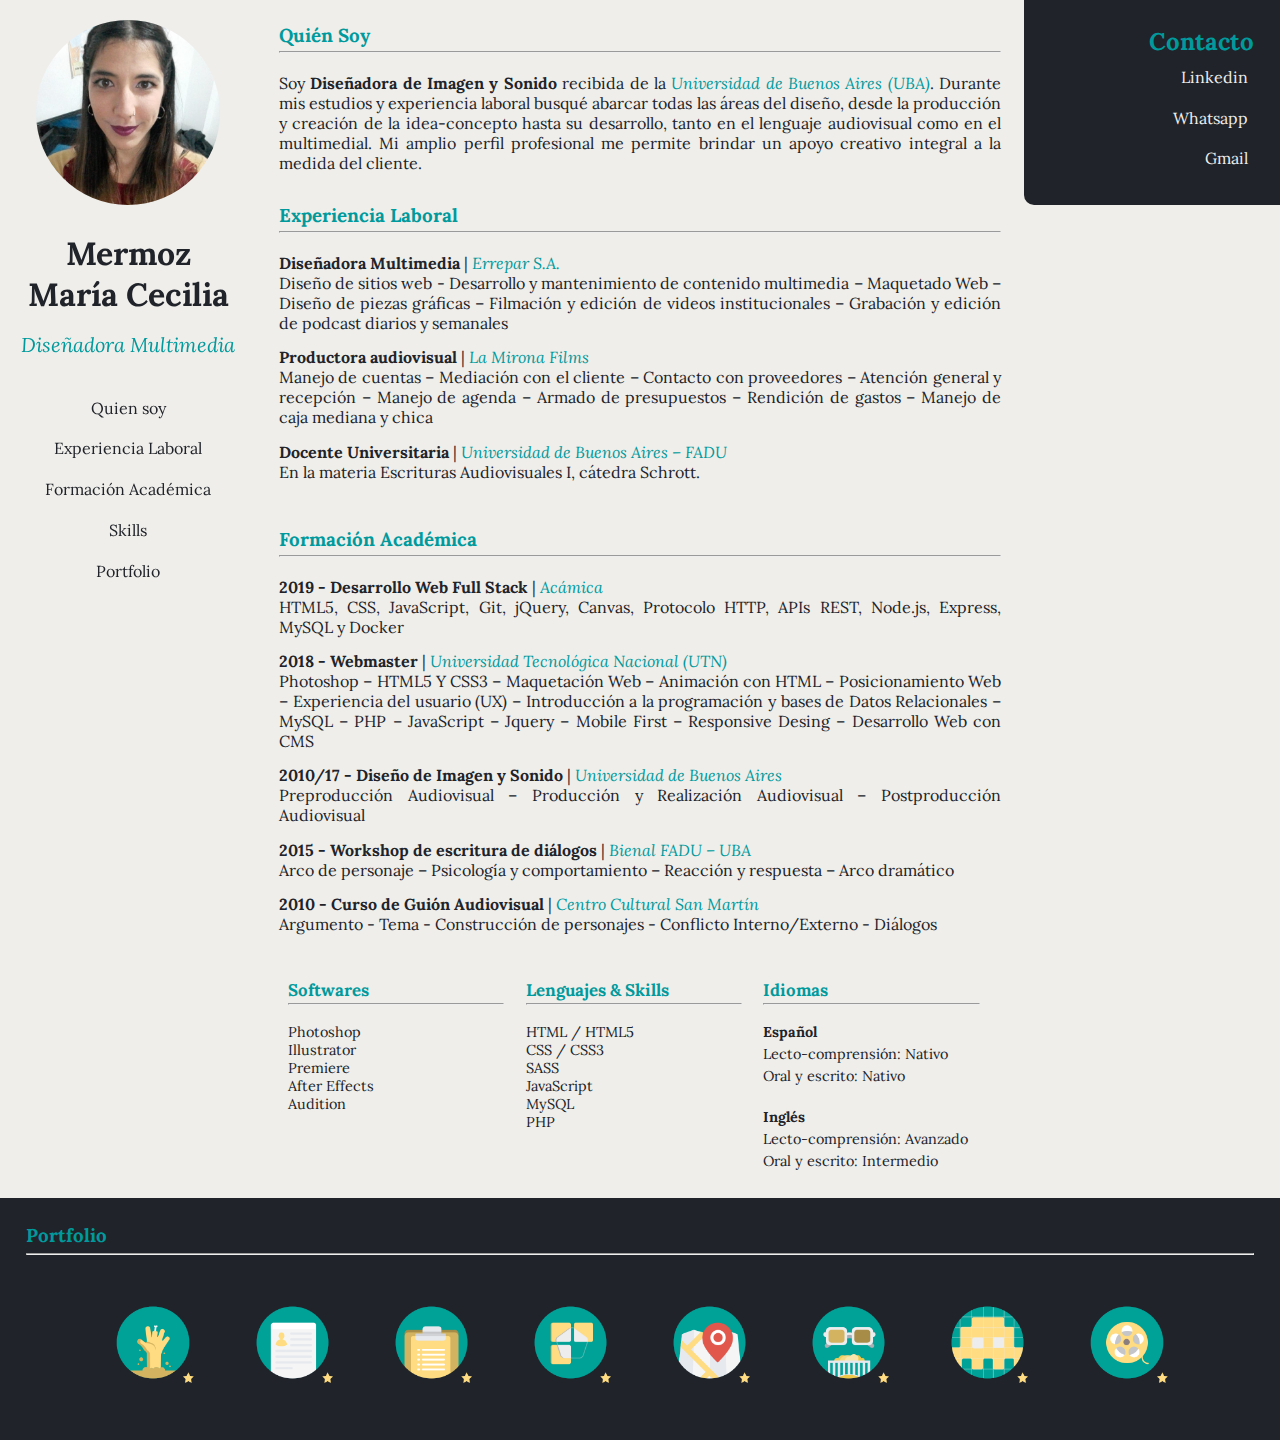
==== index.html @ 45f603db "initial commit" ====
<!DOCTYPE html>
<html lang="es">
<head>
    <meta charset="UTF-8">
    <meta name="viewport" content="width=device-width, initial-scale=1.0">
    <meta http-equiv="X-UA-Compatible" content="ie=edge">
    <link rel="stylesheet" href="index.css">
    <link href="https://fonts.googleapis.com/css?family=Lora:400,700&display=swap" rel="stylesheet">
    <title>Cecilia Mermoz | CV</title>
</head>
<body>
    <aside class="nombre">
        <div>
            <img src="imgs/foto.jpeg" alt="Cecilia Mermoz">
        </div>
        <div>
            <h1><strong>Mermoz<br>María Cecilia</strong></h1>
            <h3 class="soy"><em>Diseñadora Multimedia</em></h3>
        </div>
        <nav>
            <ul>
                <li><a href="#1">Quien soy</a></li>
                <li><a href="#2">Experiencia Laboral</a></li>
                <li><a href="#3">Formación Académica</a></li>
                <li><a href="#4">Skills</a></li>
                <li><a href="#5">Portfolio</a></li>
            </ul>
        </nav>
    </aside>
    <main>
        <section class="card">
            <h3 class="titulo" id="1">Quién Soy</h3>
            <hr><br>
            <div>
                <p>Soy <strong>Diseñadora de Imagen y Sonido</strong> recibida de la <span><span class="titulo-sin">Universidad de Buenos Aires (UBA)</span></em>. 
                    Durante mis estudios y experiencia laboral busqué abarcar todas las áreas del diseño, desde la 
                    producción y creación de la idea-concepto hasta su desarrollo, tanto en el 
                    lenguaje audiovisual como en el multimedial. Mi amplio perfil profesional 
                    me permite brindar un apoyo creativo integral a la medida del cliente.</p>
            </div>
        </section>
        <section class="card" id="2">
            <h3 class="titulo">Experiencia Laboral</h3>
            <hr><br>
            <div>
                <ul>
                    <li>
                        <h4>Diseñadora Multimedia <span class="no-bold">|</span> <span class="titulo-sin">Errepar S.A.</span></h4>
                        <p>Diseño de sitios web - Desarrollo y mantenimiento de contenido multimedia – Maquetado Web – 
                        Diseño de piezas gráficas – Filmación y edición de videos institucionales – 
                        Grabación y edición de podcast diarios y semanales</p>
                    </li>
                    <li>
                        <h4>Productora audiovisual <span class="no-bold">|</span> <span class="titulo-sin">La Mirona Films</span></h4>
                        <p>Manejo de cuentas – Mediación con el cliente – Contacto con proveedores – 
                            Atención general y recepción – Manejo de agenda – Armado de presupuestos – 
                            Rendición de gastos – Manejo de caja mediana y chica</p>
                    </li>
                    <li>
                        <h4>Docente Universitaria <span class="no-bold">|</span> <span class="titulo-sin">Universidad de Buenos Aires – FADU</span></h4>
                        <p>En la materia Escrituras Audiovisuales I, cátedra Schrott.</p>
                    </li>
                </ul>
            </div>
        </section>

        <section class="card" id="3">
            <h3 class="titulo">Formación Académica</h3>
            <hr><br>
            <div>
                <ul>
                    <li>
                        <h4>2019 - Desarrollo Web Full Stack <span class="no-bold">|</span> <span class="titulo-sin">Acámica</span></h4>
                        <p>HTML5, CSS, JavaScript, Git, jQuery, Canvas, Protocolo HTTP, APIs REST, Node.js, Express, MySQL y Docker</p>
                    </li>
                    <li>
                        <h4>2018 - Webmaster <span class="no-bold">|</span> <span class="titulo-sin">Universidad Tecnológica Nacional (UTN)</span></h4>
                        <P>Photoshop – HTML5 Y CSS3 – Maquetación Web – Animación con HTML – Posicionamiento Web – Experiencia del usuario (UX) – 
                            Introducción a la programación y bases de Datos Relacionales – MySQL – PHP – JavaScript – Jquery – Mobile First – 
                            Responsive Desing – Desarrollo Web con CMS</P>
                    </li>
                    <li>
                        <h4>2010/17 - Diseño de Imagen y Sonido <span class="no-bold">|</span> <span class="titulo-sin">Universidad de Buenos Aires</span></h4>
                        <P>Preproducción Audiovisual – Producción y Realización Audiovisual – Postproducción  Audiovisual</P>
                    </li>
                    <li>
                        <h4>2015 - Workshop de escritura de diálogos <span class="no-bold">|</span> <span class="titulo-sin">Bienal FADU – UBA</span></h4>
                        <P>Arco de personaje – Psicología y comportamiento – Reacción y respuesta – Arco dramático</P>
                    </li>
                    <li>
                        <h4>2010 - Curso de Guión Audiovisual <span class="no-bold">|</span><span class="titulo-sin"> Centro Cultural San Martín</span></h4>
                        <P>Argumento - Tema - Construcción de personajes - Conflicto Interno/Externo - Diálogos</P>
                    </li>
                </ul>
            </div>
        </section>

        <section class="card triptico" id="4">
            <div class="section-3">
                <h3 class="titulo">Softwares</h3>
                <hr><br>
                <ul>
                    <li>Photoshop</li>
                    <li>Illustrator</li>
                    <li>Premiere</li>
                    <li>After Effects</li>
                    <li>Audition</li>
                </ul>
            </div>
            <div class="section-3">
                <h3 class="titulo">Lenguajes & Skills</h3>
                <hr><br>
                <ul>
                    <li>HTML / HTML5</li>
                    <li>CSS / CSS3</li>
                    <li>SASS</li>
                    <li>JavaScript</li>
                    <li>MySQL</li>
                    <li>PHP</li>
                </ul>
            </div>
            <div class="section-3">
                <h3 class="titulo">Idiomas</h3>
                <hr><br>
                <ul>
                    <li>
                        <p><strong>Español</strong></p>
                        <p>Lecto-comprensión: Nativo</p>
                        <p>Oral y escrito: Nativo</p>
                    </li><br>
                    <li>
                        <p><strong>Inglés</strong></p>
                        <p>Lecto-comprensión: Avanzado</p>
                        <p>Oral y escrito: Intermedio</p>
                    </li>
                </ul>
            </div>
        </section>
    </main>
    <aside class="contacto">
        <h3>Contacto</h3>
        <ul>
            <li>
                <a href="https://www.linkedin.com/in/ceciliamermoz/">Linkedin</a>
            </li>
            <li> 
                <a href="https://api.whatsapp.com/send?phone=541158739081">Whatsapp</a>
                </li>
            <li>
                <a href="mailto:ceee14m@gmail.com">Gmail</a>
                </li>
        </ul>
    </aside>
    <footer class="portfolio" id="5">
        <h3 class="titulo">Portfolio</h3>
        <hr><br>
            <ul>
                <li>
                    <img src="imgs/ciudad-zombie-icon.png" alt="">
                </li>
                <li>
                    <img src="imgs/cv-icon.png" alt="">
                </li>
                <li>
                    <img src="imgs/encuestados-icon.png" alt="">
                </li>
                <li>
                    <img src="imgs/rompecabezas-icon.png" alt="">
                </li>
                <li>
                    <img src="imgs/mapa-interactivo-icon.png" alt="">
                </li>
                <li>
                    <img src="imgs/peli-vs-peli-icon.png" alt="">
                </li>
                <li>
                    <img src="imgs/pixel-art-icon.png" alt="">
                </li>
                <li>
                    <img src="imgs/que-veo-icon.png" alt="">
                </li>
            </ul>
            <div class="clear"></div>
        </footer>
</body>
</html>
---- index.css ----
:root{
    --grisOscuro: #202329;
    --grisClaro:#40434A;
    --agua: #009A9C;
    --blanco: #EFEEEB;
}
*{ 
    margin: 0;
    padding: 0;
    -webkit-box-sizing: border-box;
}
body{
    background-color: var(--blanco);
    color: var(--grisOscuro);
    font-family: 'Lora', serif;
}
h3{
    color: var(--agua);
}
aside img{
    width: 85%;
    border-radius: 100px;
}
aside{
    display: inline-block;
    width: 20%;
    background-color: ;
    vertical-align: top;
    position: fixed;
    border-radius: 0 0 10px 0;
    padding: .5em;
}
.soy{
    margin: 15px 0;
    font-weight: 100;
    font-size: 1.25em;
    line-height: 1.5em;
}
aside div{
    padding: 5%;
    text-align: center;
}
main{
    width: 60%;
    margin-left: 20%;
    display: inline-block;
}
nav li{
    text-align: center;
    padding: .65em 0;
}
nav li a{ 
    text-decoration: none;
    color: var(--grisOscuro);
    font-family: 'Lora', serif;
    padding-bottom: .5em;
}
.portfolio ul{
    text-align: center;
}
li{
    list-style: none;
}
.card{
    margin: 2%;
    padding: 1%;
    text-align: justify;
}
.titulo{
    padding-bottom: .5%;
}
.titulo-sin{
    font-weight: 300;
    color: var(--agua);
    font-style: italic;
}
.no-bold{
    font-weight: 300;
}
.section-3{
    width: 30%;
    margin-left: 1.2%;
    margin-right: 1.2%;
    display: inline-block;
    vertical-align: top;
    text-align: initial;
    font-size: .9em;
}
li p{
    padding-bottom: 2%;
}
.portfolio{
    background-color: var(--grisOscuro);
}
.portfolio img{
    width: 100%;

}
.portfolio li{
    display: inline-block;
    margin: 0 auto;
    width: 11%;
}
.contacto{
    float: right;
    width: 20%;
    position: fixed;
    border-radius: 0 0 0 10px;
    background-color: var(--grisOscuro);
    padding: 2%;
    text-align: end;
    overflow: hidden;
    color: var(--blanco);
    list-style-type: none;
}
.contacto h3{
    font-size: 1.5em;
}
.contacto li{
    padding: .65em 0;
    border-radius: 10px;
}
.contacto a{
    padding: 3%;
    text-decoration: none;
    color: var(--blanco);
    padding-bottom: .5em;
}
.contacto a:hover,
nav li a:hover{
    transition: all 0.5s;
    color: var(--agua);
    border-bottom: 1px dotted var(--agua);
    font-weight: 100;
}
.clear{
    clear: both;
}
footer{
    margin: 0 0;
    padding: 2%;
    text-align: justify;
}
footer li{
    transition: all .9s ease;
}
footer li:hover{
    transform: scale(1.5);
    transition: all .5s ease;
}
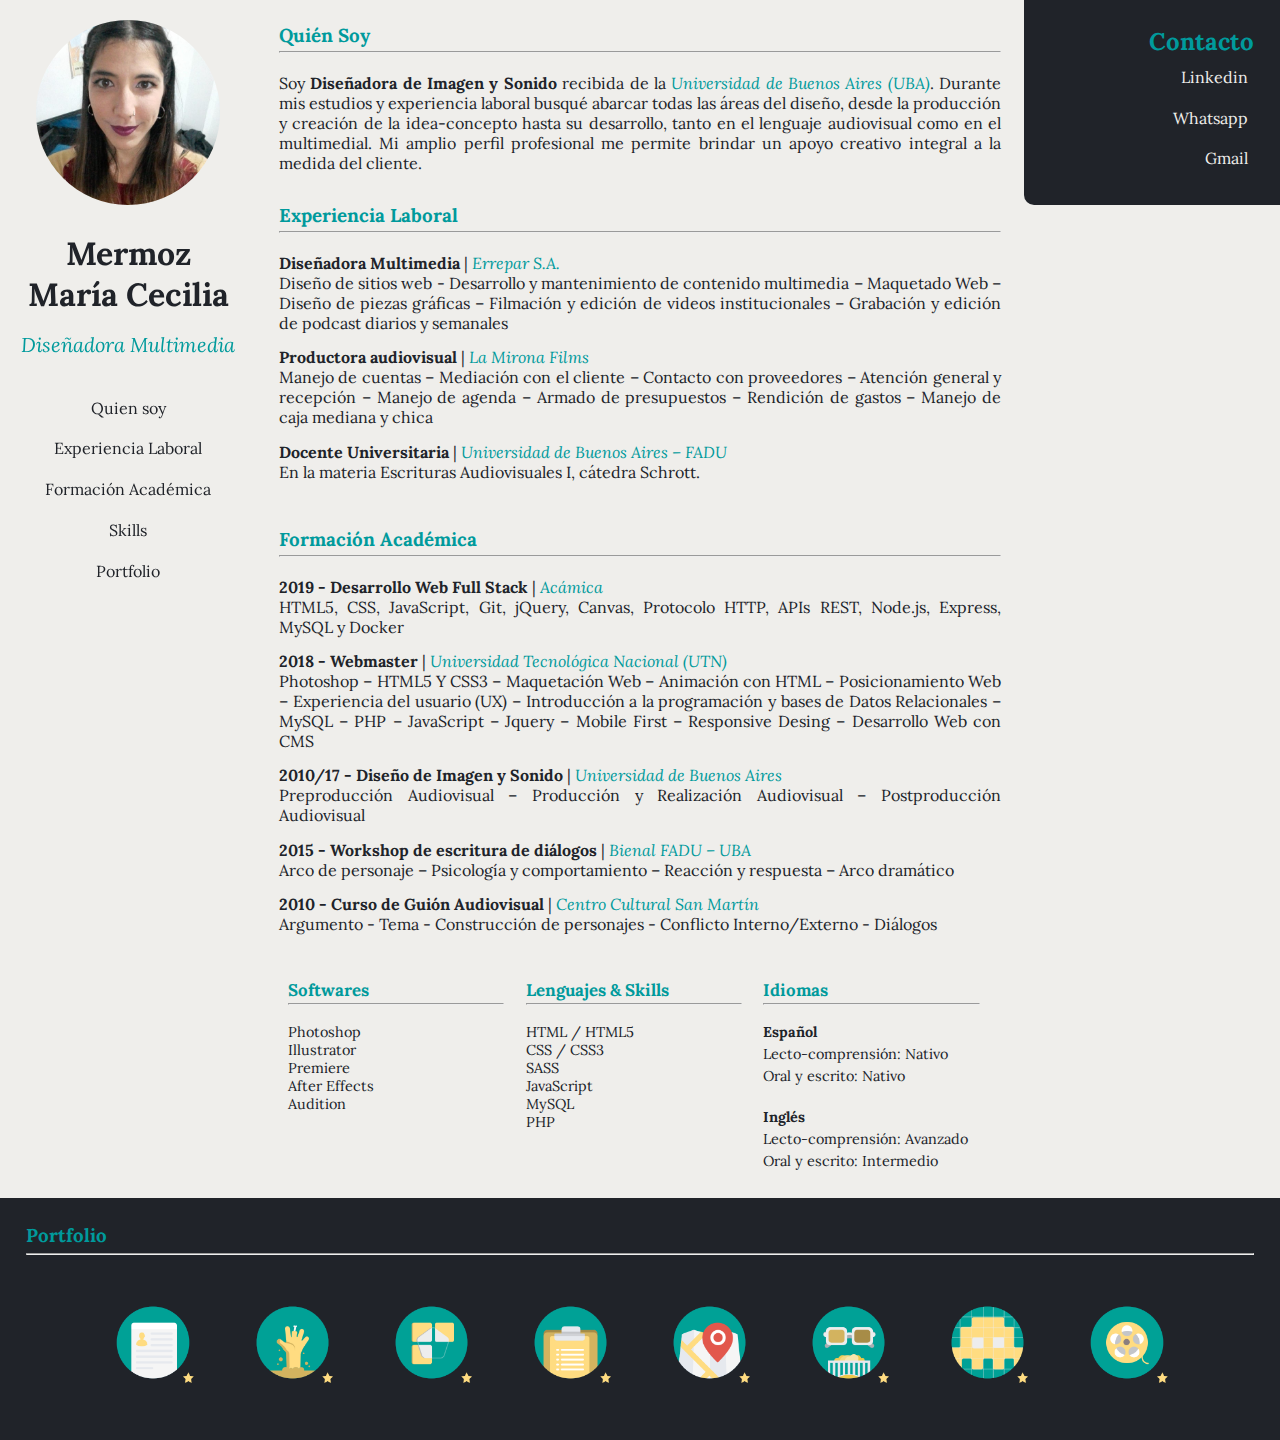
==== commit 29cd9dc8: "agregué proyectos 1 y 2" ====
--- a/index.html
+++ b/index.html
@@ -1,186 +1,186 @@
-<!DOCTYPE html>
-<html lang="es">
-<head>
-    <meta charset="UTF-8">
-    <meta name="viewport" content="width=device-width, initial-scale=1.0">
-    <meta http-equiv="X-UA-Compatible" content="ie=edge">
-    <link rel="stylesheet" href="index.css">
-    <link href="https://fonts.googleapis.com/css?family=Lora:400,700&display=swap" rel="stylesheet">
-    <title>Cecilia Mermoz | CV</title>
-</head>
-<body>
-    <aside class="nombre">
-        <div>
-            <img src="imgs/foto.jpeg" alt="Cecilia Mermoz">
-        </div>
-        <div>
-            <h1><strong>Mermoz<br>María Cecilia</strong></h1>
-            <h3 class="soy"><em>Diseñadora Multimedia</em></h3>
-        </div>
-        <nav>
-            <ul>
-                <li><a href="#1">Quien soy</a></li>
-                <li><a href="#2">Experiencia Laboral</a></li>
-                <li><a href="#3">Formación Académica</a></li>
-                <li><a href="#4">Skills</a></li>
-                <li><a href="#5">Portfolio</a></li>
-            </ul>
-        </nav>
-    </aside>
-    <main>
-        <section class="card">
-            <h3 class="titulo" id="1">Quién Soy</h3>
-            <hr><br>
-            <div>
-                <p>Soy <strong>Diseñadora de Imagen y Sonido</strong> recibida de la <span><span class="titulo-sin">Universidad de Buenos Aires (UBA)</span></em>. 
-                    Durante mis estudios y experiencia laboral busqué abarcar todas las áreas del diseño, desde la 
-                    producción y creación de la idea-concepto hasta su desarrollo, tanto en el 
-                    lenguaje audiovisual como en el multimedial. Mi amplio perfil profesional 
-                    me permite brindar un apoyo creativo integral a la medida del cliente.</p>
-            </div>
-        </section>
-        <section class="card" id="2">
-            <h3 class="titulo">Experiencia Laboral</h3>
-            <hr><br>
-            <div>
-                <ul>
-                    <li>
-                        <h4>Diseñadora Multimedia <span class="no-bold">|</span> <span class="titulo-sin">Errepar S.A.</span></h4>
-                        <p>Diseño de sitios web - Desarrollo y mantenimiento de contenido multimedia – Maquetado Web – 
-                        Diseño de piezas gráficas – Filmación y edición de videos institucionales – 
-                        Grabación y edición de podcast diarios y semanales</p>
-                    </li>
-                    <li>
-                        <h4>Productora audiovisual <span class="no-bold">|</span> <span class="titulo-sin">La Mirona Films</span></h4>
-                        <p>Manejo de cuentas – Mediación con el cliente – Contacto con proveedores – 
-                            Atención general y recepción – Manejo de agenda – Armado de presupuestos – 
-                            Rendición de gastos – Manejo de caja mediana y chica</p>
-                    </li>
-                    <li>
-                        <h4>Docente Universitaria <span class="no-bold">|</span> <span class="titulo-sin">Universidad de Buenos Aires – FADU</span></h4>
-                        <p>En la materia Escrituras Audiovisuales I, cátedra Schrott.</p>
-                    </li>
-                </ul>
-            </div>
-        </section>
-
-        <section class="card" id="3">
-            <h3 class="titulo">Formación Académica</h3>
-            <hr><br>
-            <div>
-                <ul>
-                    <li>
-                        <h4>2019 - Desarrollo Web Full Stack <span class="no-bold">|</span> <span class="titulo-sin">Acámica</span></h4>
-                        <p>HTML5, CSS, JavaScript, Git, jQuery, Canvas, Protocolo HTTP, APIs REST, Node.js, Express, MySQL y Docker</p>
-                    </li>
-                    <li>
-                        <h4>2018 - Webmaster <span class="no-bold">|</span> <span class="titulo-sin">Universidad Tecnológica Nacional (UTN)</span></h4>
-                        <P>Photoshop – HTML5 Y CSS3 – Maquetación Web – Animación con HTML – Posicionamiento Web – Experiencia del usuario (UX) – 
-                            Introducción a la programación y bases de Datos Relacionales – MySQL – PHP – JavaScript – Jquery – Mobile First – 
-                            Responsive Desing – Desarrollo Web con CMS</P>
-                    </li>
-                    <li>
-                        <h4>2010/17 - Diseño de Imagen y Sonido <span class="no-bold">|</span> <span class="titulo-sin">Universidad de Buenos Aires</span></h4>
-                        <P>Preproducción Audiovisual – Producción y Realización Audiovisual – Postproducción  Audiovisual</P>
-                    </li>
-                    <li>
-                        <h4>2015 - Workshop de escritura de diálogos <span class="no-bold">|</span> <span class="titulo-sin">Bienal FADU – UBA</span></h4>
-                        <P>Arco de personaje – Psicología y comportamiento – Reacción y respuesta – Arco dramático</P>
-                    </li>
-                    <li>
-                        <h4>2010 - Curso de Guión Audiovisual <span class="no-bold">|</span><span class="titulo-sin"> Centro Cultural San Martín</span></h4>
-                        <P>Argumento - Tema - Construcción de personajes - Conflicto Interno/Externo - Diálogos</P>
-                    </li>
-                </ul>
-            </div>
-        </section>
-
-        <section class="card triptico" id="4">
-            <div class="section-3">
-                <h3 class="titulo">Softwares</h3>
-                <hr><br>
-                <ul>
-                    <li>Photoshop</li>
-                    <li>Illustrator</li>
-                    <li>Premiere</li>
-                    <li>After Effects</li>
-                    <li>Audition</li>
-                </ul>
-            </div>
-            <div class="section-3">
-                <h3 class="titulo">Lenguajes & Skills</h3>
-                <hr><br>
-                <ul>
-                    <li>HTML / HTML5</li>
-                    <li>CSS / CSS3</li>
-                    <li>SASS</li>
-                    <li>JavaScript</li>
-                    <li>MySQL</li>
-                    <li>PHP</li>
-                </ul>
-            </div>
-            <div class="section-3">
-                <h3 class="titulo">Idiomas</h3>
-                <hr><br>
-                <ul>
-                    <li>
-                        <p><strong>Español</strong></p>
-                        <p>Lecto-comprensión: Nativo</p>
-                        <p>Oral y escrito: Nativo</p>
-                    </li><br>
-                    <li>
-                        <p><strong>Inglés</strong></p>
-                        <p>Lecto-comprensión: Avanzado</p>
-                        <p>Oral y escrito: Intermedio</p>
-                    </li>
-                </ul>
-            </div>
-        </section>
-    </main>
-    <aside class="contacto">
-        <h3>Contacto</h3>
-        <ul>
-            <li>
-                <a href="https://www.linkedin.com/in/ceciliamermoz/">Linkedin</a>
-            </li>
-            <li> 
-                <a href="https://api.whatsapp.com/send?phone=541158739081">Whatsapp</a>
-                </li>
-            <li>
-                <a href="mailto:ceee14m@gmail.com">Gmail</a>
-                </li>
-        </ul>
-    </aside>
-    <footer class="portfolio" id="5">
-        <h3 class="titulo">Portfolio</h3>
-        <hr><br>
-            <ul>
-                <li>
-                    <img src="imgs/ciudad-zombie-icon.png" alt="">
-                </li>
-                <li>
-                    <img src="imgs/cv-icon.png" alt="">
-                </li>
-                <li>
-                    <img src="imgs/encuestados-icon.png" alt="">
-                </li>
-                <li>
-                    <img src="imgs/rompecabezas-icon.png" alt="">
-                </li>
-                <li>
-                    <img src="imgs/mapa-interactivo-icon.png" alt="">
-                </li>
-                <li>
-                    <img src="imgs/peli-vs-peli-icon.png" alt="">
-                </li>
-                <li>
-                    <img src="imgs/pixel-art-icon.png" alt="">
-                </li>
-                <li>
-                    <img src="imgs/que-veo-icon.png" alt="">
-                </li>
-            </ul>
-            <div class="clear"></div>
-        </footer>
-</body>
-</html>+<!DOCTYPE html>
+<html lang="es">
+<head>
+    <meta charset="UTF-8">
+    <meta name="viewport" content="width=device-width, initial-scale=1.0">
+    <meta http-equiv="X-UA-Compatible" content="ie=edge">
+    <link rel="stylesheet" href="index.css">
+    <link href="https://fonts.googleapis.com/css?family=Lora:400,700&display=swap" rel="stylesheet">
+    <title>Cecilia Mermoz | CV</title>
+</head>
+<body>
+    <aside class="nombre">
+        <div>
+            <img src="imgs/foto.jpeg" alt="Cecilia Mermoz">
+        </div>
+        <div>
+            <h1><strong>Mermoz<br>María Cecilia</strong></h1>
+            <h3 class="soy"><em>Diseñadora Multimedia</em></h3>
+        </div>
+        <nav>
+            <ul>
+                <li><a href="#1">Quien soy</a></li>
+                <li><a href="#2">Experiencia Laboral</a></li>
+                <li><a href="#3">Formación Académica</a></li>
+                <li><a href="#4">Skills</a></li>
+                <li><a href="#5">Portfolio</a></li>
+            </ul>
+        </nav>
+    </aside>
+    <main>
+        <section class="card">
+            <h3 class="titulo" id="1">Quién Soy</h3>
+            <hr><br>
+            <div>
+                <p>Soy <strong>Diseñadora de Imagen y Sonido</strong> recibida de la <span><span class="titulo-sin">Universidad de Buenos Aires (UBA)</span></em>. 
+                    Durante mis estudios y experiencia laboral busqué abarcar todas las áreas del diseño, desde la 
+                    producción y creación de la idea-concepto hasta su desarrollo, tanto en el 
+                    lenguaje audiovisual como en el multimedial. Mi amplio perfil profesional 
+                    me permite brindar un apoyo creativo integral a la medida del cliente.</p>
+            </div>
+        </section>
+        <section class="card" id="2">
+            <h3 class="titulo">Experiencia Laboral</h3>
+            <hr><br>
+            <div>
+                <ul>
+                    <li>
+                        <h4>Diseñadora Multimedia <span class="no-bold">|</span> <span class="titulo-sin">Errepar S.A.</span></h4>
+                        <p>Diseño de sitios web - Desarrollo y mantenimiento de contenido multimedia – Maquetado Web – 
+                        Diseño de piezas gráficas – Filmación y edición de videos institucionales – 
+                        Grabación y edición de podcast diarios y semanales</p>
+                    </li>
+                    <li>
+                        <h4>Productora audiovisual <span class="no-bold">|</span> <span class="titulo-sin">La Mirona Films</span></h4>
+                        <p>Manejo de cuentas – Mediación con el cliente – Contacto con proveedores – 
+                            Atención general y recepción – Manejo de agenda – Armado de presupuestos – 
+                            Rendición de gastos – Manejo de caja mediana y chica</p>
+                    </li>
+                    <li>
+                        <h4>Docente Universitaria <span class="no-bold">|</span> <span class="titulo-sin">Universidad de Buenos Aires – FADU</span></h4>
+                        <p>En la materia Escrituras Audiovisuales I, cátedra Schrott.</p>
+                    </li>
+                </ul>
+            </div>
+        </section>
+
+        <section class="card" id="3">
+            <h3 class="titulo">Formación Académica</h3>
+            <hr><br>
+            <div>
+                <ul>
+                    <li>
+                        <h4>2019 - Desarrollo Web Full Stack <span class="no-bold">|</span> <span class="titulo-sin">Acámica</span></h4>
+                        <p>HTML5, CSS, JavaScript, Git, jQuery, Canvas, Protocolo HTTP, APIs REST, Node.js, Express, MySQL y Docker</p>
+                    </li>
+                    <li>
+                        <h4>2018 - Webmaster <span class="no-bold">|</span> <span class="titulo-sin">Universidad Tecnológica Nacional (UTN)</span></h4>
+                        <P>Photoshop – HTML5 Y CSS3 – Maquetación Web – Animación con HTML – Posicionamiento Web – Experiencia del usuario (UX) – 
+                            Introducción a la programación y bases de Datos Relacionales – MySQL – PHP – JavaScript – Jquery – Mobile First – 
+                            Responsive Desing – Desarrollo Web con CMS</P>
+                    </li>
+                    <li>
+                        <h4>2010/17 - Diseño de Imagen y Sonido <span class="no-bold">|</span> <span class="titulo-sin">Universidad de Buenos Aires</span></h4>
+                        <P>Preproducción Audiovisual – Producción y Realización Audiovisual – Postproducción  Audiovisual</P>
+                    </li>
+                    <li>
+                        <h4>2015 - Workshop de escritura de diálogos <span class="no-bold">|</span> <span class="titulo-sin">Bienal FADU – UBA</span></h4>
+                        <P>Arco de personaje – Psicología y comportamiento – Reacción y respuesta – Arco dramático</P>
+                    </li>
+                    <li>
+                        <h4>2010 - Curso de Guión Audiovisual <span class="no-bold">|</span><span class="titulo-sin"> Centro Cultural San Martín</span></h4>
+                        <P>Argumento - Tema - Construcción de personajes - Conflicto Interno/Externo - Diálogos</P>
+                    </li>
+                </ul>
+            </div>
+        </section>
+
+        <section class="card triptico" id="4">
+            <div class="section-3">
+                <h3 class="titulo">Softwares</h3>
+                <hr><br>
+                <ul>
+                    <li>Photoshop</li>
+                    <li>Illustrator</li>
+                    <li>Premiere</li>
+                    <li>After Effects</li>
+                    <li>Audition</li>
+                </ul>
+            </div>
+            <div class="section-3">
+                <h3 class="titulo">Lenguajes & Skills</h3>
+                <hr><br>
+                <ul>
+                    <li>HTML / HTML5</li>
+                    <li>CSS / CSS3</li>
+                    <li>SASS</li>
+                    <li>JavaScript</li>
+                    <li>MySQL</li>
+                    <li>PHP</li>
+                </ul>
+            </div>
+            <div class="section-3">
+                <h3 class="titulo">Idiomas</h3>
+                <hr><br>
+                <ul>
+                    <li>
+                        <p><strong>Español</strong></p>
+                        <p>Lecto-comprensión: Nativo</p>
+                        <p>Oral y escrito: Nativo</p>
+                    </li><br>
+                    <li>
+                        <p><strong>Inglés</strong></p>
+                        <p>Lecto-comprensión: Avanzado</p>
+                        <p>Oral y escrito: Intermedio</p>
+                    </li>
+                </ul>
+            </div>
+        </section>
+    </main>
+    <aside class="contacto">
+        <h3>Contacto</h3>
+        <ul>
+            <li>
+                <a href="https://www.linkedin.com/in/ceciliamermoz/">Linkedin</a>
+            </li>
+            <li> 
+                <a href="https://api.whatsapp.com/send?phone=541158739081">Whatsapp</a>
+                </li>
+            <li>
+                <a href="mailto:ceee14m@gmail.com">Gmail</a>
+                </li>
+        </ul>
+    </aside>
+    <footer class="portfolio" id="5">
+        <h3 class="titulo">Portfolio</h3>
+        <hr><br>
+            <ul>
+                 <li>
+                    <a href="https://cecimermoz.github.io/homebanking/"><img src="imgs/cv-icon.png" alt=""></a>
+                </li>
+                <li>
+                    <a href="index-2.html"><img src="imgs/ciudad-zombie-icon.png" alt=""></a>
+                </li>
+                <li>
+                    <a href="https://cecimermoz.github.io/rompecabeza/"><img src="imgs/rompecabezas-icon.png" alt=""></a>
+                </li>
+                <li>
+                    <a href="index-2.html"><img src="imgs/encuestados-icon.png" alt=""></a>
+                </li>
+                <li>
+                    <a href="index-2.html"><img src="imgs/mapa-interactivo-icon.png" alt=""></a>
+                </li>
+                <li>
+                    <a href="index-2.html"><img src="imgs/peli-vs-peli-icon.png" alt=""></a>
+                </li>
+                <li>
+                    <a href="index-2.html"><img src="imgs/pixel-art-icon.png" alt=""></a>
+                </li>
+                <li>
+                    <a href="index-2.html"><img src="imgs/que-veo-icon.png" alt=""></a>
+                </li>
+            </ul>
+            <div class="clear"></div>
+        </footer>
+</body>
+</html>
--- a/index.css
+++ b/index.css
@@ -148,3 +148,6 @@
     transform: scale(1.5);
     transition: all .5s ease;
 }
+.rellenar{
+    min-height: 500px;
+}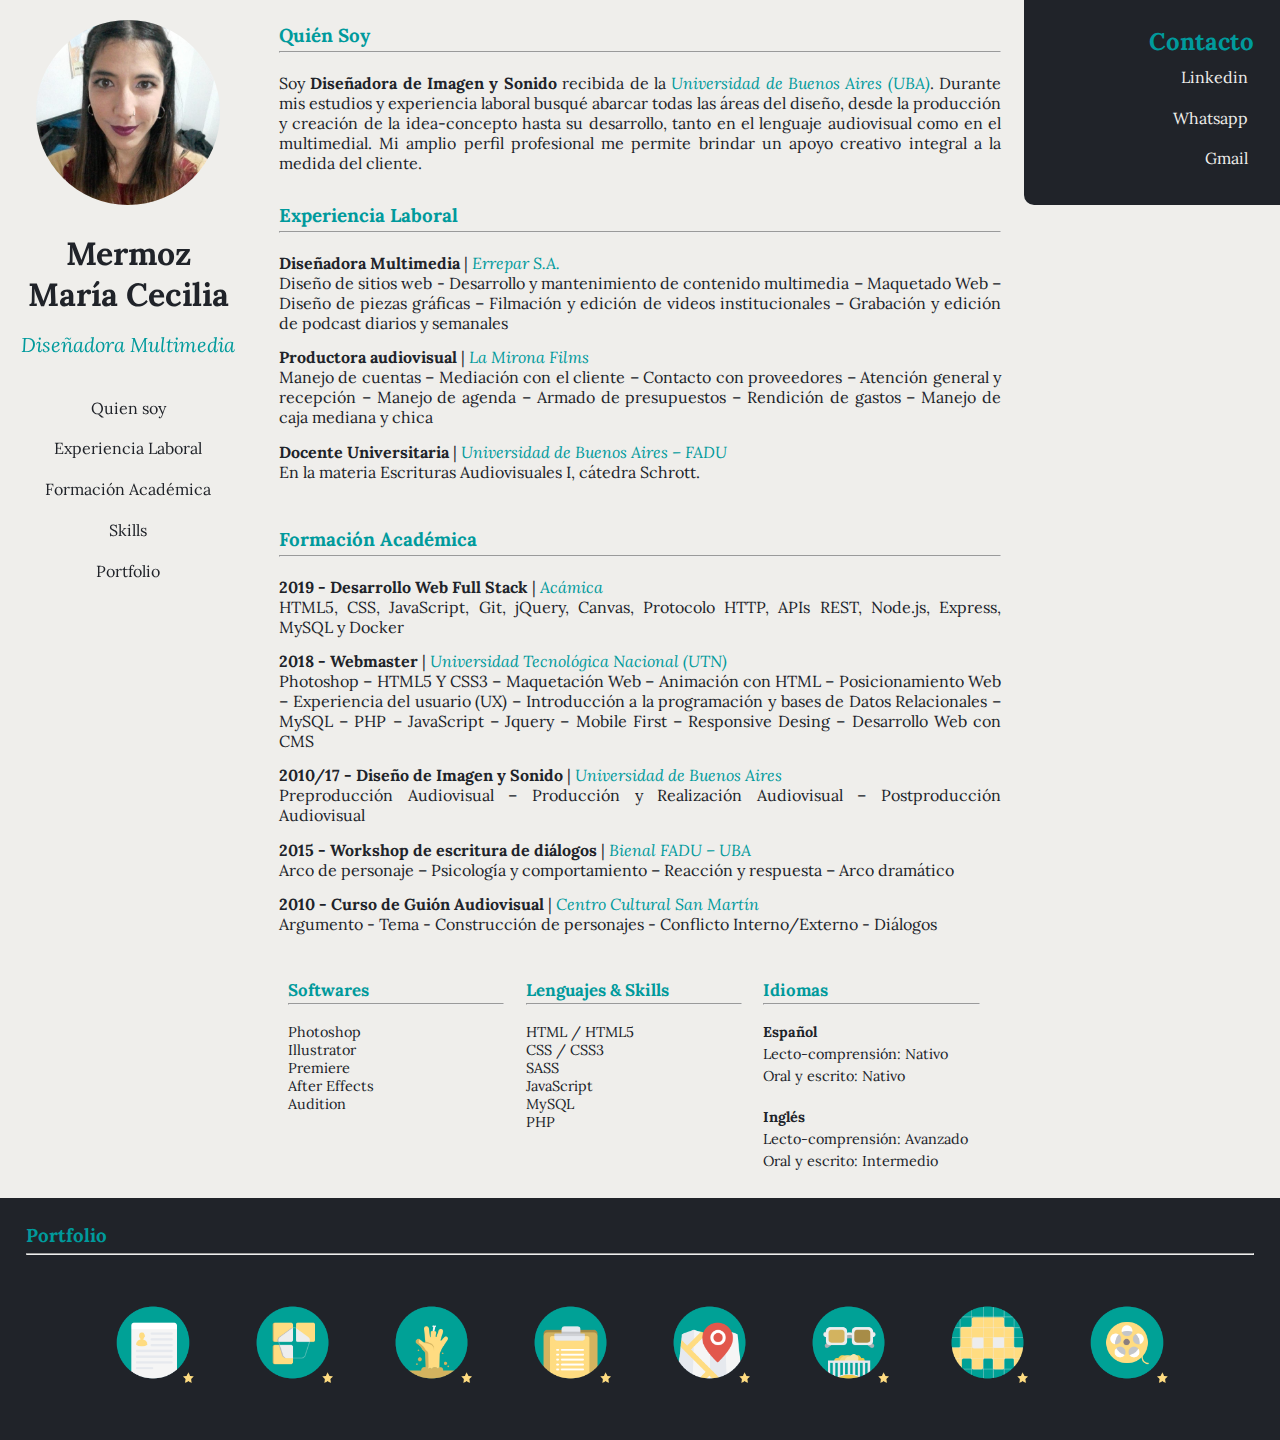
==== commit d10ba0f1: "Update index.html" ====
--- a/index.html
+++ b/index.html
@@ -159,10 +159,10 @@
                     <a href="https://cecimermoz.github.io/homebanking/"><img src="imgs/cv-icon.png" alt=""></a>
                 </li>
                 <li>
-                    <a href="index-2.html"><img src="imgs/ciudad-zombie-icon.png" alt=""></a>
+                    <a href="https://cecimermoz.github.io/rompecabeza/"><img src="imgs/rompecabezas-icon.png" alt=""></a>
                 </li>
                 <li>
-                    <a href="https://cecimermoz.github.io/rompecabeza/"><img src="imgs/rompecabezas-icon.png" alt=""></a>
+                    <a href="index-2.html"><img src="imgs/ciudad-zombie-icon.png" alt=""></a>
                 </li>
                 <li>
                     <a href="index-2.html"><img src="imgs/encuestados-icon.png" alt=""></a>
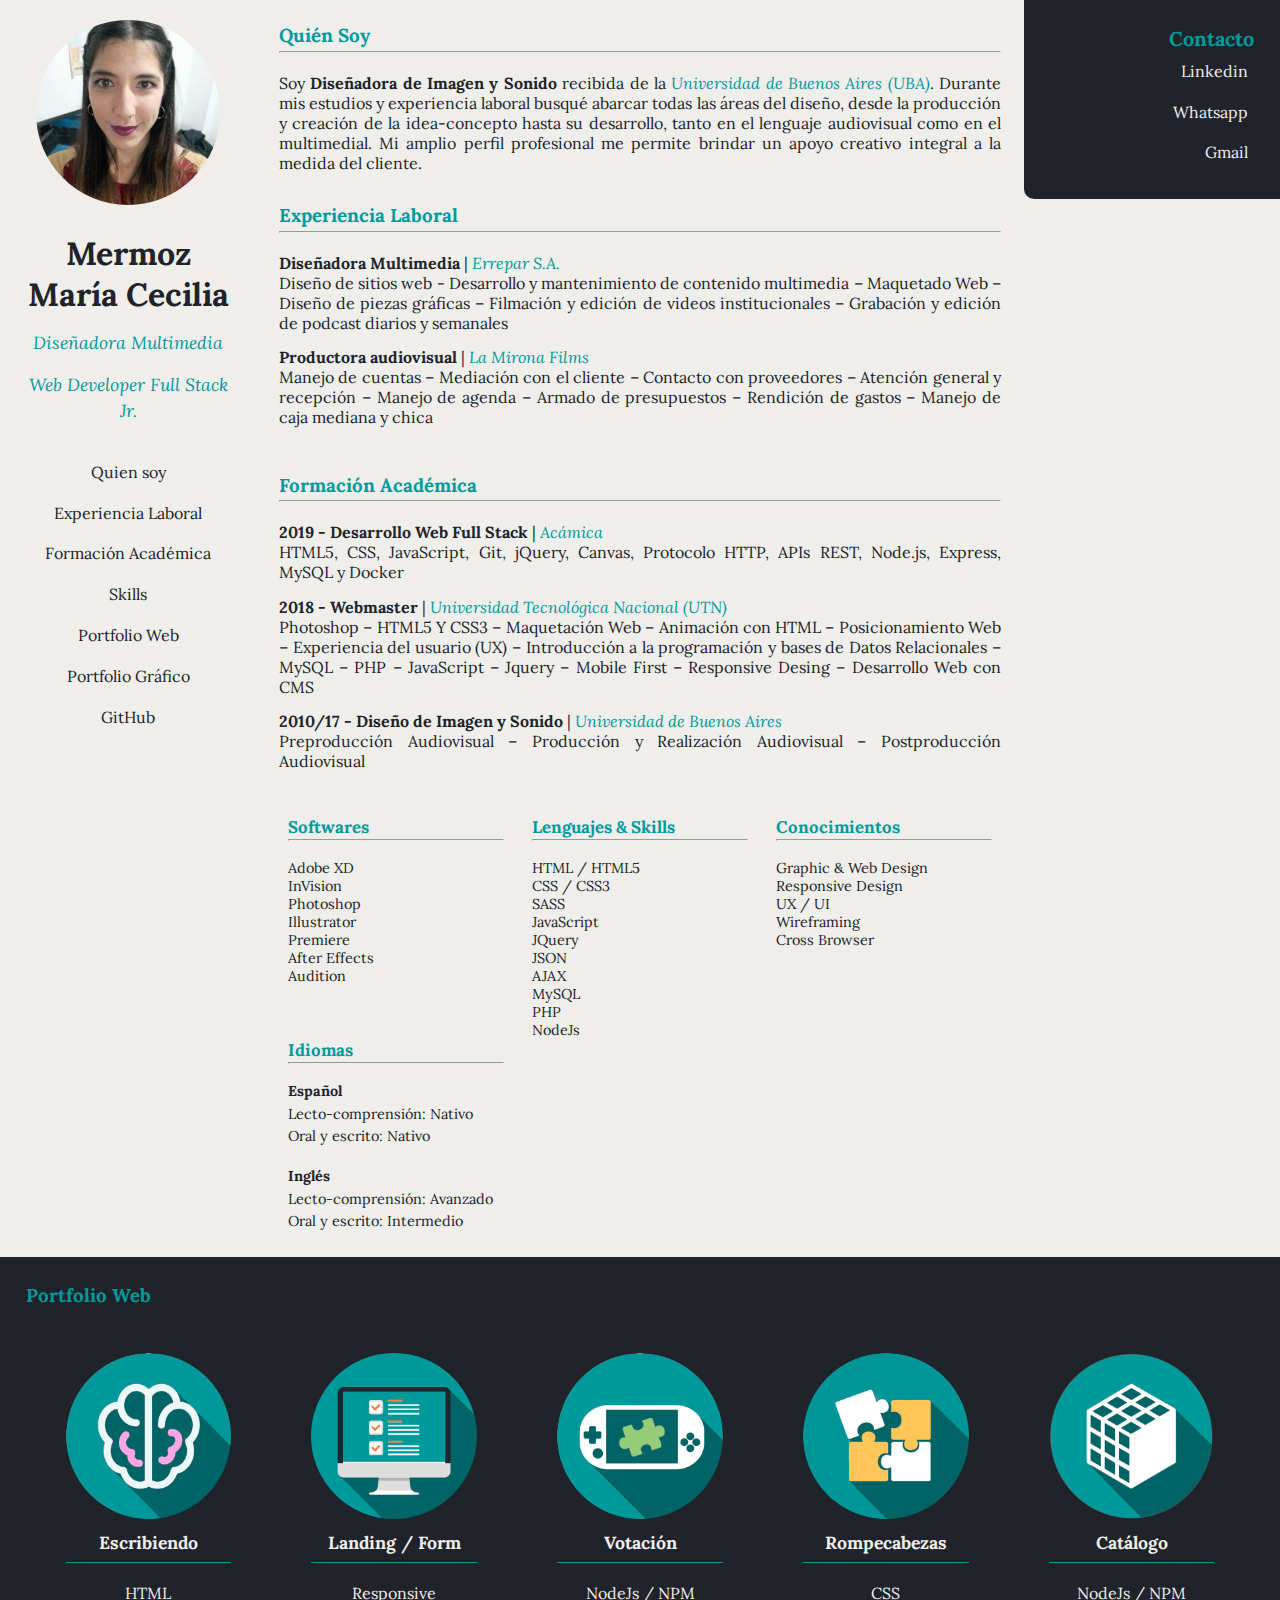
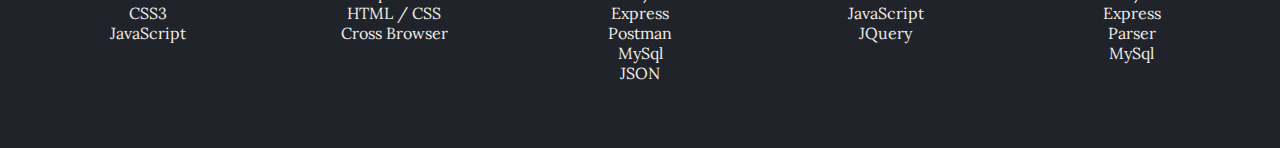
==== commit cd251139: "Updating data" ====
--- a/index.html
+++ b/index.html
@@ -9,178 +9,222 @@
     <title>Cecilia Mermoz | CV</title>
 </head>
 <body>
-    <aside class="nombre">
-        <div>
-            <img src="imgs/foto.jpeg" alt="Cecilia Mermoz">
+    <div class="content">
+        <aside class="nombre">
+            <div>
+                <img src="imgs/foto.jpeg" alt="Cecilia Mermoz">
+            </div>
+            <div>
+                <h1><strong>Mermoz<br>María Cecilia</strong></h1>
+                <h3 class="soy"><em>Diseñadora Multimedia</em></h3>
+                <h3 class="soy"><em>Web Developer Full Stack Jr.</em></h3>
+            </div>
+            <nav>
+                <ul>
+                    <li><a href="#1">Quien soy</a></li>
+                    <li><a href="#2">Experiencia Laboral</a></li>
+                    <li><a href="#3">Formación Académica</a></li>
+                    <li><a href="#4">Skills</a></li>
+                    <li><a href="#5">Portfolio Web</a></li>
+                    <li><a href="https://www.behance.net/ceciliamermoz">Portfolio Gráfico</a></li>
+                    <li><a href="https://github.com/cecimermoz">GitHub</a></li>
+                </ul>
+            </nav>
+        </aside>
+        <main>
+            <section class="card">
+                <h3 class="titulo" id="1">Quién Soy</h3>
+                <hr><br>
+                <div>
+                    <p>Soy <strong>Diseñadora de Imagen y Sonido</strong> recibida de la <span><span class="titulo-sin">Universidad de Buenos Aires (UBA)</span></em>. 
+                        Durante mis estudios y experiencia laboral busqué abarcar todas las áreas del diseño, desde la 
+                        producción y creación de la idea-concepto hasta su desarrollo, tanto en el 
+                        lenguaje audiovisual como en el multimedial. Mi amplio perfil profesional 
+                        me permite brindar un apoyo creativo integral a la medida del cliente.</p>
+                </div>
+            </section>
+            <section class="card" id="2">
+                <h3 class="titulo">Experiencia Laboral</h3>
+                <hr><br>
+                <div>
+                    <ul>
+                        <li>
+                            <h4>Diseñadora Multimedia <span class="no-bold">|</span> <span class="titulo-sin">Errepar S.A.</span></h4>
+                            <p>Diseño de sitios web - Desarrollo y mantenimiento de contenido multimedia – Maquetado Web – 
+                            Diseño de piezas gráficas – Filmación y edición de videos institucionales – 
+                            Grabación y edición de podcast diarios y semanales</p>
+                        </li>
+                        <li>
+                            <h4>Productora audiovisual <span class="no-bold">|</span> <span class="titulo-sin">La Mirona Films</span></h4>
+                            <p>Manejo de cuentas – Mediación con el cliente – Contacto con proveedores – 
+                                Atención general y recepción – Manejo de agenda – Armado de presupuestos – 
+                                Rendición de gastos – Manejo de caja mediana y chica</p>
+                        </li><!-- 
+                        <li>
+                            <h4>Docente Universitaria <span class="no-bold">|</span> <span class="titulo-sin">Universidad de Buenos Aires – FADU</span></h4>
+                            <p>En la materia Escrituras Audiovisuales I, cátedra Schrott.</p>
+                        </li> -->
+                    </ul>
+                </div>
+            </section>
+
+            <section class="card" id="3">
+                <h3 class="titulo">Formación Académica</h3>
+                <hr><br>
+                <div>
+                    <ul>
+                        <li>
+                            <h4>2019 - Desarrollo Web Full Stack <span class="no-bold">|</span> <span class="titulo-sin">Acámica</span></h4>
+                            <p>HTML5, CSS, JavaScript, Git, jQuery, Canvas, Protocolo HTTP, APIs REST, Node.js, Express, MySQL y Docker</p>
+                        </li>
+                        <li>
+                            <h4>2018 - Webmaster <span class="no-bold">|</span> <span class="titulo-sin">Universidad Tecnológica Nacional (UTN)</span></h4>
+                            <P>Photoshop – HTML5 Y CSS3 – Maquetación Web – Animación con HTML – Posicionamiento Web – Experiencia del usuario (UX) – 
+                                Introducción a la programación y bases de Datos Relacionales – MySQL – PHP – JavaScript – Jquery – Mobile First – 
+                                Responsive Desing – Desarrollo Web con CMS</P>
+                        </li>
+                        <li>
+                            <h4>2010/17 - Diseño de Imagen y Sonido <span class="no-bold">|</span> <span class="titulo-sin">Universidad de Buenos Aires</span></h4>
+                            <P>Preproducción Audiovisual – Producción y Realización Audiovisual – Postproducción  Audiovisual</P>
+                        </li>
+                        <!-- <li>
+                            <h4>2015 - Workshop de escritura de diálogos <span class="no-bold">|</span> <span class="titulo-sin">Bienal FADU – UBA</span></h4>
+                            <P>Arco de personaje – Psicología y comportamiento – Reacción y respuesta – Arco dramático</P>
+                        </li>
+                        <li>
+                            <h4>2010 - Curso de Guión Audiovisual <span class="no-bold">|</span><span class="titulo-sin"> Centro Cultural San Martín</span></h4>
+                            <P>Argumento - Tema - Construcción de personajes - Conflicto Interno/Externo - Diálogos</P>
+                        </li> -->
+                    </ul>
+                </div>
+            </section>
+
+            <section class="card triptico" id="4">
+                <div class="section-3">
+                    <h3 class="titulo">Softwares</h3>
+                    <hr><br>
+                    <ul>
+                        <li>Adobe XD</li>
+                        <li>InVision</li>
+                        <li>Photoshop</li>
+                        <li>Illustrator</li>
+                        <li>Premiere</li>
+                        <li>After Effects</li>
+                        <li>Audition</li>
+                    </ul>
+                </div>
+                <div class="section-3">
+                    <h3 class="titulo">Lenguajes & Skills</h3>
+                    <hr><br>
+                    <ul>
+                        <li>HTML / HTML5</li>
+                        <li>CSS / CSS3</li>
+                        <li>SASS</li>
+                        <li>JavaScript</li>
+                        <li>JQuery</li>
+                        <li>JSON</li>
+                        <li>AJAX</li>
+                        <li>MySQL</li>
+                        <li>PHP</li>
+                        <li>NodeJs</li>
+                    </ul>
+                </div>
+                <div class="section-3">
+                    <h3 class="titulo">Conocimientos</h3>
+                    <hr><br>
+                    <ul>
+                        <li>Graphic & Web Design</li>
+                        <li>Responsive Design</li>
+                        <li>UX / UI</li>
+                        <li>Wireframing</li>
+                        <li>Cross Browser</li>
+                    </ul>
+                </div>
+                <div class="section-3">
+                    <h3 class="titulo">Idiomas</h3>
+                    <hr><br>
+                    <ul>
+                        <li>
+                            <p><strong>Español</strong></p>
+                            <p>Lecto-comprensión: Nativo</p>
+                            <p>Oral y escrito: Nativo</p>
+                        </li><br>
+                        <li>
+                            <p><strong>Inglés</strong></p>
+                            <p>Lecto-comprensión: Avanzado</p>
+                            <p>Oral y escrito: Intermedio</p>
+                        </li>
+                    </ul>
+                </div>
+            </section>
+        </main>
+        <aside class="contacto">
+            <h3>Contacto</h3>
+            <ul>
+                <li>
+                    <a href="https://www.linkedin.com/in/ceciliamermoz/">Linkedin</a>
+                </li>
+                <li> 
+                    <a href="https://api.whatsapp.com/send?phone=541158739081">Whatsapp</a>
+                    </li>
+                <li>
+                    <a href="mailto:ceee14m@gmail.com">Gmail</a>
+                    </li>
+            </ul>
+        </aside>
+    </div>
+    <footer class="portfolio" id="5">
+        <h3 class="titulo">Portfolio Web</h3>
+        <div class="portfolio-flex">
+            <div class="portfolio-child">
+                <a href="https://cecimermoz.github.io/Escribiendo/" class="link"><img src="./imgs/escribiendo.png" alt=""></a>
+                <h4>Escribiendo</h4><br>
+                <ul>
+                    <li>HTML</li>
+                    <li>CSS3</li>
+                    <li>JavaScript</li>
+                </ul>
+            </div>
+            <div class="portfolio-child">
+                <a href="https://www.errepar.com/core/actualizacion-de-datos" class="link"><img src="./imgs/form.png" alt=""></a>
+                <h4>Landing / Form</h4><br>
+                <ul>
+                    <li>Responsive</li>
+                    <li>HTML / CSS</li>
+                    <li>Cross Browser</li>
+                </ul>
+            </div>
+            <div class="portfolio-child">
+                <a href="https://github.com/cecimermoz/peli-vs-peli" class="link"><img src="./imgs/pelivspeli.png" alt=""></a>
+                <h4>Votación</h4><br>
+                <ul>
+                    <li>NodeJs / NPM</li>
+                    <li>Express</li>
+                    <li>Postman</li>
+                    <li>MySql</li>
+                    <li>JSON</li>
+                </ul>
+            </div>
+            <div class="portfolio-child">
+                <a href="https://cecimermoz.github.io/rompecabeza/" class="link"><img src="./imgs/puzzle.png" alt=""></a>
+                <h4>Rompecabezas</h4><br>
+                <ul>
+                    <li>CSS</li>
+                    <li>JavaScript</li>
+                    <li>JQuery</li>
+                </ul>
+            </div>
+            <div class="portfolio-child">
+                <a href="https://github.com/cecimermoz/que-veo-hoy" class="link"><img src="./imgs/queveo.png" alt=""></a>
+                <h4>Catálogo</h4><br>
+                <ul>
+                    <li>NodeJs / NPM</li>
+                    <li>Express</li>
+                    <li>Parser</li>
+                    <li>MySql</li>
+                </ul>
+            </div>
         </div>
-        <div>
-            <h1><strong>Mermoz<br>María Cecilia</strong></h1>
-            <h3 class="soy"><em>Diseñadora Multimedia</em></h3>
-        </div>
-        <nav>
-            <ul>
-                <li><a href="#1">Quien soy</a></li>
-                <li><a href="#2">Experiencia Laboral</a></li>
-                <li><a href="#3">Formación Académica</a></li>
-                <li><a href="#4">Skills</a></li>
-                <li><a href="#5">Portfolio</a></li>
-            </ul>
-        </nav>
-    </aside>
-    <main>
-        <section class="card">
-            <h3 class="titulo" id="1">Quién Soy</h3>
-            <hr><br>
-            <div>
-                <p>Soy <strong>Diseñadora de Imagen y Sonido</strong> recibida de la <span><span class="titulo-sin">Universidad de Buenos Aires (UBA)</span></em>. 
-                    Durante mis estudios y experiencia laboral busqué abarcar todas las áreas del diseño, desde la 
-                    producción y creación de la idea-concepto hasta su desarrollo, tanto en el 
-                    lenguaje audiovisual como en el multimedial. Mi amplio perfil profesional 
-                    me permite brindar un apoyo creativo integral a la medida del cliente.</p>
-            </div>
-        </section>
-        <section class="card" id="2">
-            <h3 class="titulo">Experiencia Laboral</h3>
-            <hr><br>
-            <div>
-                <ul>
-                    <li>
-                        <h4>Diseñadora Multimedia <span class="no-bold">|</span> <span class="titulo-sin">Errepar S.A.</span></h4>
-                        <p>Diseño de sitios web - Desarrollo y mantenimiento de contenido multimedia – Maquetado Web – 
-                        Diseño de piezas gráficas – Filmación y edición de videos institucionales – 
-                        Grabación y edición de podcast diarios y semanales</p>
-                    </li>
-                    <li>
-                        <h4>Productora audiovisual <span class="no-bold">|</span> <span class="titulo-sin">La Mirona Films</span></h4>
-                        <p>Manejo de cuentas – Mediación con el cliente – Contacto con proveedores – 
-                            Atención general y recepción – Manejo de agenda – Armado de presupuestos – 
-                            Rendición de gastos – Manejo de caja mediana y chica</p>
-                    </li>
-                    <li>
-                        <h4>Docente Universitaria <span class="no-bold">|</span> <span class="titulo-sin">Universidad de Buenos Aires – FADU</span></h4>
-                        <p>En la materia Escrituras Audiovisuales I, cátedra Schrott.</p>
-                    </li>
-                </ul>
-            </div>
-        </section>
-
-        <section class="card" id="3">
-            <h3 class="titulo">Formación Académica</h3>
-            <hr><br>
-            <div>
-                <ul>
-                    <li>
-                        <h4>2019 - Desarrollo Web Full Stack <span class="no-bold">|</span> <span class="titulo-sin">Acámica</span></h4>
-                        <p>HTML5, CSS, JavaScript, Git, jQuery, Canvas, Protocolo HTTP, APIs REST, Node.js, Express, MySQL y Docker</p>
-                    </li>
-                    <li>
-                        <h4>2018 - Webmaster <span class="no-bold">|</span> <span class="titulo-sin">Universidad Tecnológica Nacional (UTN)</span></h4>
-                        <P>Photoshop – HTML5 Y CSS3 – Maquetación Web – Animación con HTML – Posicionamiento Web – Experiencia del usuario (UX) – 
-                            Introducción a la programación y bases de Datos Relacionales – MySQL – PHP – JavaScript – Jquery – Mobile First – 
-                            Responsive Desing – Desarrollo Web con CMS</P>
-                    </li>
-                    <li>
-                        <h4>2010/17 - Diseño de Imagen y Sonido <span class="no-bold">|</span> <span class="titulo-sin">Universidad de Buenos Aires</span></h4>
-                        <P>Preproducción Audiovisual – Producción y Realización Audiovisual – Postproducción  Audiovisual</P>
-                    </li>
-                    <li>
-                        <h4>2015 - Workshop de escritura de diálogos <span class="no-bold">|</span> <span class="titulo-sin">Bienal FADU – UBA</span></h4>
-                        <P>Arco de personaje – Psicología y comportamiento – Reacción y respuesta – Arco dramático</P>
-                    </li>
-                    <li>
-                        <h4>2010 - Curso de Guión Audiovisual <span class="no-bold">|</span><span class="titulo-sin"> Centro Cultural San Martín</span></h4>
-                        <P>Argumento - Tema - Construcción de personajes - Conflicto Interno/Externo - Diálogos</P>
-                    </li>
-                </ul>
-            </div>
-        </section>
-
-        <section class="card triptico" id="4">
-            <div class="section-3">
-                <h3 class="titulo">Softwares</h3>
-                <hr><br>
-                <ul>
-                    <li>Photoshop</li>
-                    <li>Illustrator</li>
-                    <li>Premiere</li>
-                    <li>After Effects</li>
-                    <li>Audition</li>
-                </ul>
-            </div>
-            <div class="section-3">
-                <h3 class="titulo">Lenguajes & Skills</h3>
-                <hr><br>
-                <ul>
-                    <li>HTML / HTML5</li>
-                    <li>CSS / CSS3</li>
-                    <li>SASS</li>
-                    <li>JavaScript</li>
-                    <li>MySQL</li>
-                    <li>PHP</li>
-                </ul>
-            </div>
-            <div class="section-3">
-                <h3 class="titulo">Idiomas</h3>
-                <hr><br>
-                <ul>
-                    <li>
-                        <p><strong>Español</strong></p>
-                        <p>Lecto-comprensión: Nativo</p>
-                        <p>Oral y escrito: Nativo</p>
-                    </li><br>
-                    <li>
-                        <p><strong>Inglés</strong></p>
-                        <p>Lecto-comprensión: Avanzado</p>
-                        <p>Oral y escrito: Intermedio</p>
-                    </li>
-                </ul>
-            </div>
-        </section>
-    </main>
-    <aside class="contacto">
-        <h3>Contacto</h3>
-        <ul>
-            <li>
-                <a href="https://www.linkedin.com/in/ceciliamermoz/">Linkedin</a>
-            </li>
-            <li> 
-                <a href="https://api.whatsapp.com/send?phone=541158739081">Whatsapp</a>
-                </li>
-            <li>
-                <a href="mailto:ceee14m@gmail.com">Gmail</a>
-                </li>
-        </ul>
-    </aside>
-    <footer class="portfolio" id="5">
-        <h3 class="titulo">Portfolio</h3>
-        <hr><br>
-            <ul>
-                 <li>
-                    <a href="https://cecimermoz.github.io/homebanking/"><img src="imgs/cv-icon.png" alt=""></a>
-                </li>
-                <li>
-                    <a href="https://cecimermoz.github.io/rompecabeza/"><img src="imgs/rompecabezas-icon.png" alt=""></a>
-                </li>
-                <li>
-                    <a href="index-2.html"><img src="imgs/ciudad-zombie-icon.png" alt=""></a>
-                </li>
-                <li>
-                    <a href="index-2.html"><img src="imgs/encuestados-icon.png" alt=""></a>
-                </li>
-                <li>
-                    <a href="index-2.html"><img src="imgs/mapa-interactivo-icon.png" alt=""></a>
-                </li>
-                <li>
-                    <a href="index-2.html"><img src="imgs/peli-vs-peli-icon.png" alt=""></a>
-                </li>
-                <li>
-                    <a href="index-2.html"><img src="imgs/pixel-art-icon.png" alt=""></a>
-                </li>
-                <li>
-                    <a href="index-2.html"><img src="imgs/que-veo-icon.png" alt=""></a>
-                </li>
-            </ul>
-            <div class="clear"></div>
-        </footer>
+    </footer>
 </body>
 </html>
--- a/index.css
+++ b/index.css
@@ -14,6 +14,10 @@
     color: var(--grisOscuro);
     font-family: 'Lora', serif;
 }
+.content{
+    display: flex;
+    align-items: flex-start;
+}
 h3{
     color: var(--agua);
 }
@@ -26,14 +30,13 @@
     width: 20%;
     background-color: ;
     vertical-align: top;
-    position: fixed;
     border-radius: 0 0 10px 0;
     padding: .5em;
 }
 .soy{
     margin: 15px 0;
     font-weight: 100;
-    font-size: 1.25em;
+    font-size: 1.1em;
     line-height: 1.5em;
 }
 aside div{
@@ -42,7 +45,6 @@
 }
 main{
     width: 60%;
-    margin-left: 20%;
     display: inline-block;
 }
 nav li{
@@ -89,22 +91,8 @@
 li p{
     padding-bottom: 2%;
 }
-.portfolio{
-    background-color: var(--grisOscuro);
-}
-.portfolio img{
-    width: 100%;
-
-}
-.portfolio li{
-    display: inline-block;
-    margin: 0 auto;
-    width: 11%;
-}
 .contacto{
-    float: right;
     width: 20%;
-    position: fixed;
     border-radius: 0 0 0 10px;
     background-color: var(--grisOscuro);
     padding: 2%;
@@ -114,7 +102,7 @@
     list-style-type: none;
 }
 .contacto h3{
-    font-size: 1.5em;
+    font-size: 1.25em;
 }
 .contacto li{
     padding: .65em 0;
@@ -126,26 +114,58 @@
     color: var(--blanco);
     padding-bottom: .5em;
 }
+.contacto a,
+nav li a{
+    transition: all 0.5s ease;
+}
+
 .contacto a:hover,
 nav li a:hover{
-    transition: all 0.5s;
+    transition: all 0.5s ease;
     color: var(--agua);
     border-bottom: 1px dotted var(--agua);
-    font-weight: 100;
 }
-.clear{
-    clear: both;
-}
+
+/* FOOTER */
+
 footer{
     margin: 0 0;
     padding: 2%;
     text-align: justify;
 }
+.portfolio{
+    background-color: var(--grisOscuro);
+}
+.portfolio img{
+    width: 100%;
+    border-radius:100%;
+}
+.portfolio h4{
+    font-size: 1.1rem;
+    color: var(--blanco);
+    text-align: center;
+    padding: 0.5rem 0;
+    border-bottom: 1px solid var(--agua);
+    
+}
 footer li{
     transition: all .9s ease;
+    font-weight: lighter;
+    color: var(--blanco);
+    text-align: center;
 }
-footer li:hover{
-    transform: scale(1.5);
+.portfolio-flex{
+    display: flex;
+}
+.portfolio-child{ 
+    flex-basis: 25%;
+    padding: 2.5rem;
+}
+.portfolio-child img{
+    transition: all .5s ease;
+}
+.portfolio-child:hover img{
+    transform: scale(1.15);
     transition: all .5s ease;
 }
 .rellenar{
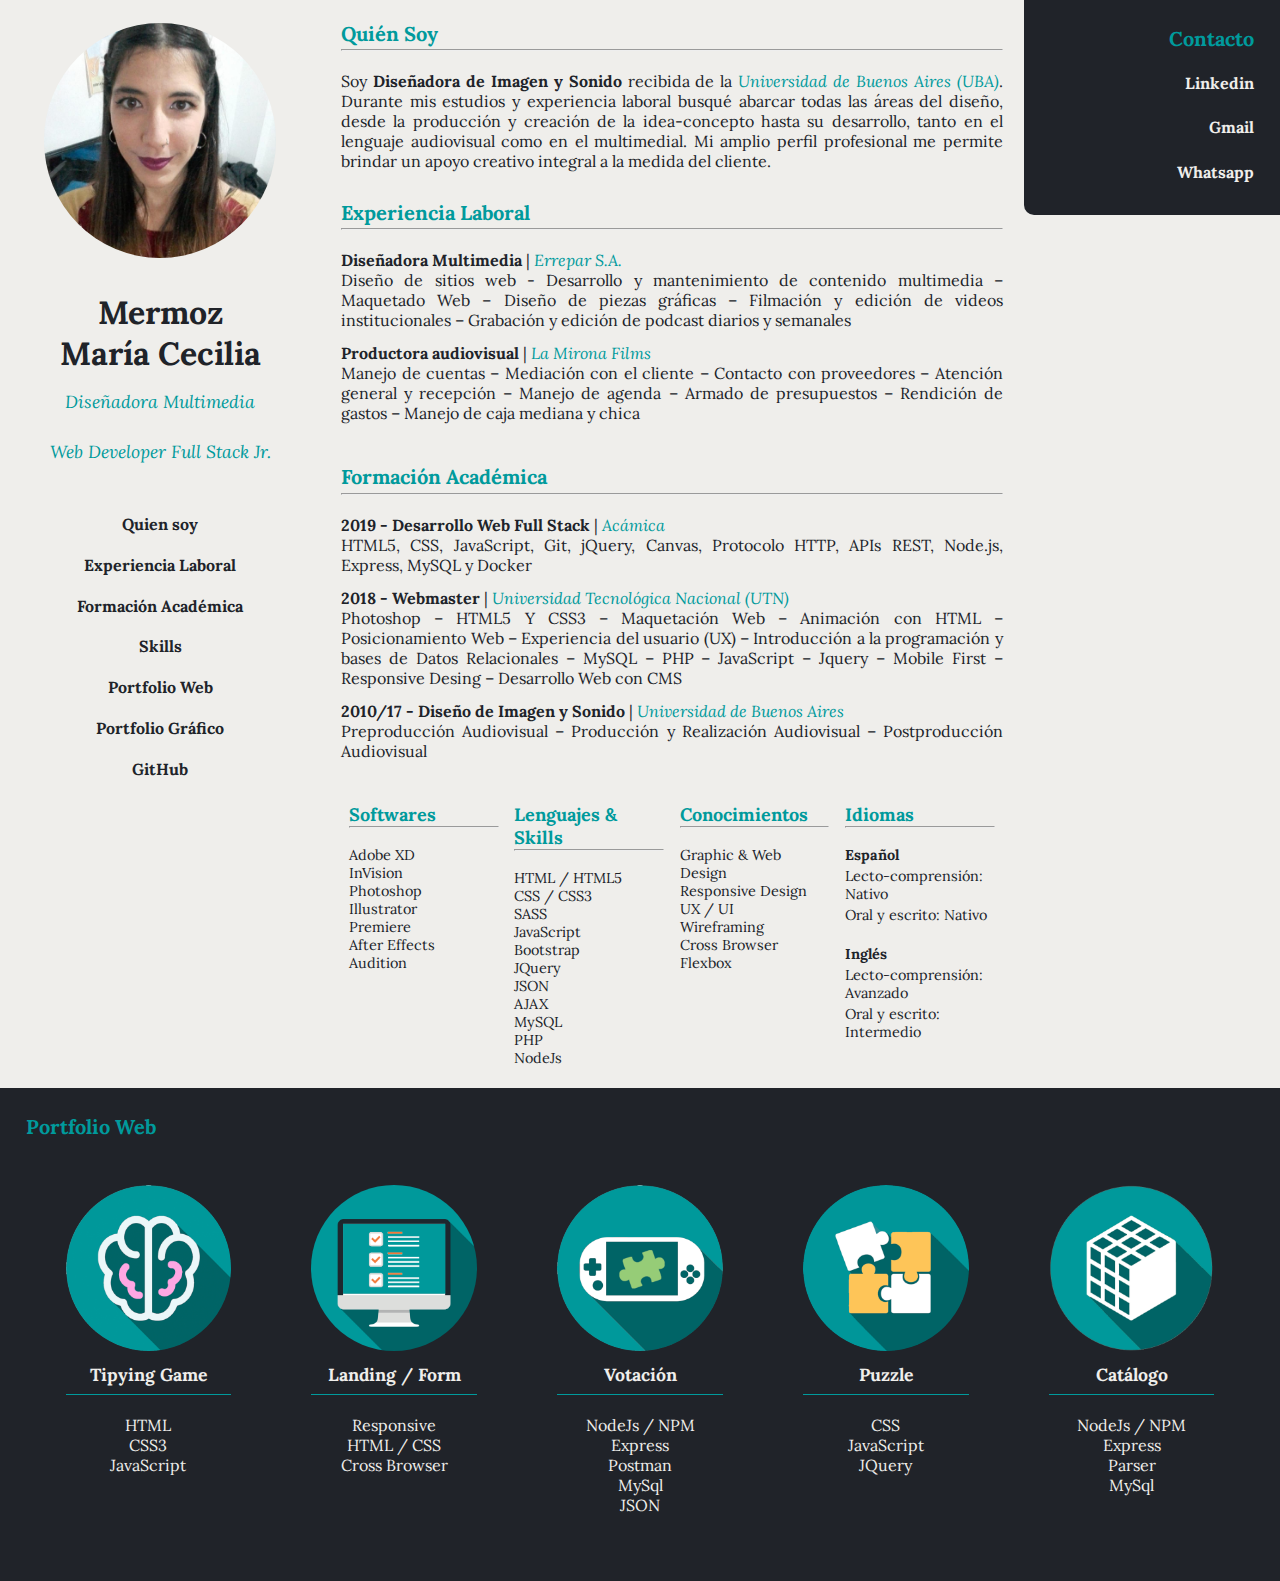
==== commit 6b5be57e: "Started the responsive" ====
--- a/index.html
+++ b/index.html
@@ -9,8 +9,8 @@
     <title>Cecilia Mermoz | CV</title>
 </head>
 <body>
-    <div class="content">
-        <aside class="nombre">
+    <div class="content flex">
+        <aside id="nombre" class="flex">
             <div>
                 <img src="imgs/foto.jpeg" alt="Cecilia Mermoz">
             </div>
@@ -19,7 +19,7 @@
                 <h3 class="soy"><em>Diseñadora Multimedia</em></h3>
                 <h3 class="soy"><em>Web Developer Full Stack Jr.</em></h3>
             </div>
-            <nav>
+            <nav id="menu">
                 <ul>
                     <li><a href="#1">Quien soy</a></li>
                     <li><a href="#2">Experiencia Laboral</a></li>
@@ -43,6 +43,7 @@
                         me permite brindar un apoyo creativo integral a la medida del cliente.</p>
                 </div>
             </section>
+            
             <section class="card" id="2">
                 <h3 class="titulo">Experiencia Laboral</h3>
                 <hr><br>
@@ -99,8 +100,8 @@
                 </div>
             </section>
 
-            <section class="card triptico" id="4">
-                <div class="section-3">
+            <section class="card flex card-flex" id="4">
+                <div class="section-flex">
                     <h3 class="titulo">Softwares</h3>
                     <hr><br>
                     <ul>
@@ -113,7 +114,7 @@
                         <li>Audition</li>
                     </ul>
                 </div>
-                <div class="section-3">
+                <div class="section-flex">
                     <h3 class="titulo">Lenguajes & Skills</h3>
                     <hr><br>
                     <ul>
@@ -121,6 +122,7 @@
                         <li>CSS / CSS3</li>
                         <li>SASS</li>
                         <li>JavaScript</li>
+                        <li>Bootstrap</li>
                         <li>JQuery</li>
                         <li>JSON</li>
                         <li>AJAX</li>
@@ -129,7 +131,7 @@
                         <li>NodeJs</li>
                     </ul>
                 </div>
-                <div class="section-3">
+                <div class="section-flex">
                     <h3 class="titulo">Conocimientos</h3>
                     <hr><br>
                     <ul>
@@ -138,9 +140,10 @@
                         <li>UX / UI</li>
                         <li>Wireframing</li>
                         <li>Cross Browser</li>
-                    </ul>
-                </div>
-                <div class="section-3">
+                        <li>Flexbox</li>
+                    </ul>
+                </div>
+                <div class="section-flex">
                     <h3 class="titulo">Idiomas</h3>
                     <hr><br>
                     <ul>
@@ -158,27 +161,21 @@
                 </div>
             </section>
         </main>
-        <aside class="contacto">
+        <aside class="contacto flex">
             <h3>Contacto</h3>
-            <ul>
-                <li>
-                    <a href="https://www.linkedin.com/in/ceciliamermoz/">Linkedin</a>
-                </li>
-                <li> 
-                    <a href="https://api.whatsapp.com/send?phone=541158739081">Whatsapp</a>
-                    </li>
-                <li>
-                    <a href="mailto:ceee14m@gmail.com">Gmail</a>
-                    </li>
-            </ul>
+            <a href="https://www.linkedin.com/in/ceciliamermoz/">Linkedin</a>
+            <a href="mailto:ceee14m@gmail.com">Gmail</a>
+            <a href="https://api.whatsapp.com/send?phone=541158739081">Whatsapp</a>
+            <a class="mob" href="https://www.behance.net/ceciliamermoz">Portfolio Gráfico</a>
+            <a class="mob" href="https://github.com/cecimermoz">Github</a>
         </aside>
     </div>
     <footer class="portfolio" id="5">
         <h3 class="titulo">Portfolio Web</h3>
-        <div class="portfolio-flex">
+        <div class="flex">
             <div class="portfolio-child">
                 <a href="https://cecimermoz.github.io/Escribiendo/" class="link"><img src="./imgs/escribiendo.png" alt=""></a>
-                <h4>Escribiendo</h4><br>
+                <h4>Tipying Game</h4><br>
                 <ul>
                     <li>HTML</li>
                     <li>CSS3</li>
@@ -207,7 +204,7 @@
             </div>
             <div class="portfolio-child">
                 <a href="https://cecimermoz.github.io/rompecabeza/" class="link"><img src="./imgs/puzzle.png" alt=""></a>
-                <h4>Rompecabezas</h4><br>
+                <h4>Puzzle</h4><br>
                 <ul>
                     <li>CSS</li>
                     <li>JavaScript</li>
--- a/index.css
+++ b/index.css
@@ -1,3 +1,4 @@
+/* GENERAL */
 :root{
     --grisOscuro: #202329;
     --grisClaro:#40434A;
@@ -13,17 +14,24 @@
     background-color: var(--blanco);
     color: var(--grisOscuro);
     font-family: 'Lora', serif;
+    min-width: 100px;
 }
 .content{
-    display: flex;
     align-items: flex-start;
 }
 h3{
     color: var(--agua);
-}
+    font-size: 1.25em;
+    padding-bottom: 3%;
+}
+.mob{
+    display: block;
+}
+/* --------- MAIN ---------- */
+
 aside img{
     width: 85%;
-    border-radius: 100px;
+    border-radius: 100%;
 }
 aside{
     display: inline-block;
@@ -33,6 +41,11 @@
     border-radius: 0 0 10px 0;
     padding: .5em;
 }
+#nombre{
+    order: 0;
+    flex-direction: column;
+    flex-basis: 25%;
+}
 .soy{
     margin: 15px 0;
     font-weight: 100;
@@ -43,55 +56,39 @@
     padding: 5%;
     text-align: center;
 }
+
+/* Main itself */
 main{
+    order: 0;
     width: 60%;
     display: inline-block;
-}
-nav li{
+    flex-basis: 55%;
+}
+.mob{
+    display: none;
+}
+#menu{
+    display: block;
+}
+#menu li{
     text-align: center;
     padding: .65em 0;
 }
-nav li a{ 
+#menu li a{ 
     text-decoration: none;
     color: var(--grisOscuro);
     font-family: 'Lora', serif;
     padding-bottom: .5em;
 }
-.portfolio ul{
-    text-align: center;
-}
-li{
-    list-style: none;
-}
-.card{
-    margin: 2%;
-    padding: 1%;
-    text-align: justify;
-}
-.titulo{
-    padding-bottom: .5%;
-}
-.titulo-sin{
-    font-weight: 300;
+#menu li a:hover{ 
     color: var(--agua);
-    font-style: italic;
-}
-.no-bold{
-    font-weight: 300;
-}
-.section-3{
-    width: 30%;
-    margin-left: 1.2%;
-    margin-right: 1.2%;
-    display: inline-block;
-    vertical-align: top;
-    text-align: initial;
-    font-size: .9em;
-}
-li p{
-    padding-bottom: 2%;
+    padding-bottom: .5em;
+    border-bottom: 1px solid var(--agua);
+
 }
 .contacto{
+    order: 1;
+    flex-direction: column;
     width: 20%;
     border-radius: 0 0 0 10px;
     background-color: var(--grisOscuro);
@@ -101,29 +98,66 @@
     color: var(--blanco);
     list-style-type: none;
 }
-.contacto h3{
-    font-size: 1.25em;
-}
-.contacto li{
-    padding: .65em 0;
-    border-radius: 10px;
+
+.contacto {
+    flex-basis: 20%;
 }
 .contacto a{
-    padding: 3%;
+    padding: 8% 0;
     text-decoration: none;
     color: var(--blanco);
     padding-bottom: .5em;
 }
 .contacto a,
-nav li a{
+#menu li a{
     transition: all 0.5s ease;
+    font-weight: bolder;
 }
 
 .contacto a:hover,
 nav li a:hover{
     transition: all 0.5s ease;
     color: var(--agua);
-    border-bottom: 1px dotted var(--agua);
+}
+
+
+/* ------- Footer ------- */
+.portfolio ul{
+    text-align: center;
+}
+li{
+    list-style: none;
+}
+.card{
+    margin: 2%;
+    padding: 1%;
+    text-align: justify;
+}
+.flex{
+    display: flex;
+}
+.titulo{
+    padding-bottom: .5%;
+}
+.titulo-sin{
+    font-weight: 300;
+    color: var(--agua);
+    font-style: italic;
+}
+.no-bold{
+    font-weight: 300;
+}
+.section-flex{
+    width: 30%;
+    margin-left: 1.2%;
+    margin-right: 1.2%;
+    display: inline-block;
+    vertical-align: top;
+    text-align: initial;
+    font-size: .9em;
+}
+li p{
+    padding-bottom: 2%;
 }
 
 /* FOOTER */
@@ -154,9 +188,6 @@
     color: var(--blanco);
     text-align: center;
 }
-.portfolio-flex{
-    display: flex;
-}
 .portfolio-child{ 
     flex-basis: 25%;
     padding: 2.5rem;
@@ -170,4 +201,124 @@
 }
 .rellenar{
     min-height: 500px;
-}+}
+
+
+/* ------ MEDIAQUERIES ----- */
+
+@media (min-width: 400px) and (max-width: 850px) {
+
+    .flex{
+        flex-direction: column;
+    }
+    /* MENU */
+    #menu{
+        display: none;
+    }
+    #nombre{
+        width: 80%;
+        align-self: center;
+    }
+    aside img{
+        width: 80%;
+    }
+    /* MAIN */
+    .card{
+        margin: 0;
+        margin-bottom: 2rem;
+
+    }
+    main{
+        width: 80%;
+        margin: auto;
+        margin-bottom: 2rem;
+    }
+    .card-flex{
+        align-items: center;
+    }
+    .section-flex{
+        width: 100%;
+        margin-bottom: 1.5rem;
+        text-align: center;
+    }
+    .mob{
+        display: block;
+    }
+    .contacto{
+        order: -1;
+        width: 100%;
+        border-radius: 0;
+        text-align: center;
+    }
+    .contacto a{
+        padding: 3% 0;
+    }
+    /* FOOTER */
+    .portfolio .flex{
+        flex-direction: row;
+        flex-wrap: wrap;
+        justify-content: center;
+    }
+    .portfolio-child{
+        padding: 2.5rem;
+        width: 50%;
+    }
+    footer{
+        padding: 1rem;
+    }
+}
+@media (max-width: 400px) {
+
+    .flex{
+        flex-direction: column;
+    }
+    /* MENU */
+    #menu{
+        display: none;
+    }
+    #nombre{
+        width: 80%;
+        align-self: center;
+    }
+    aside img{
+        width: 80%;
+    }
+    /* MAIN */
+    .card{
+        margin: 0;
+        margin-bottom: 2rem;
+
+    }
+    main{
+        width: 80%;
+        margin: auto;
+        margin-bottom: 2rem;
+    }
+    .card-flex{
+        align-items: center;
+    }
+    .section-flex{
+        width: 100%;
+        margin-bottom: 1.5rem;
+        text-align: center;
+    }
+    .mob{
+        display: block;
+    }
+    .contacto{
+        order: -1;
+        width: 100%;
+        border-radius: 0;
+        text-align: center;
+    }
+    .contacto a{
+        padding: 3% 0;
+    }
+    /* FOOTER */
+    .portfolio .flex{
+        flex-direction: column;
+    }
+    footer{
+        padding: 1rem;
+    }
+}
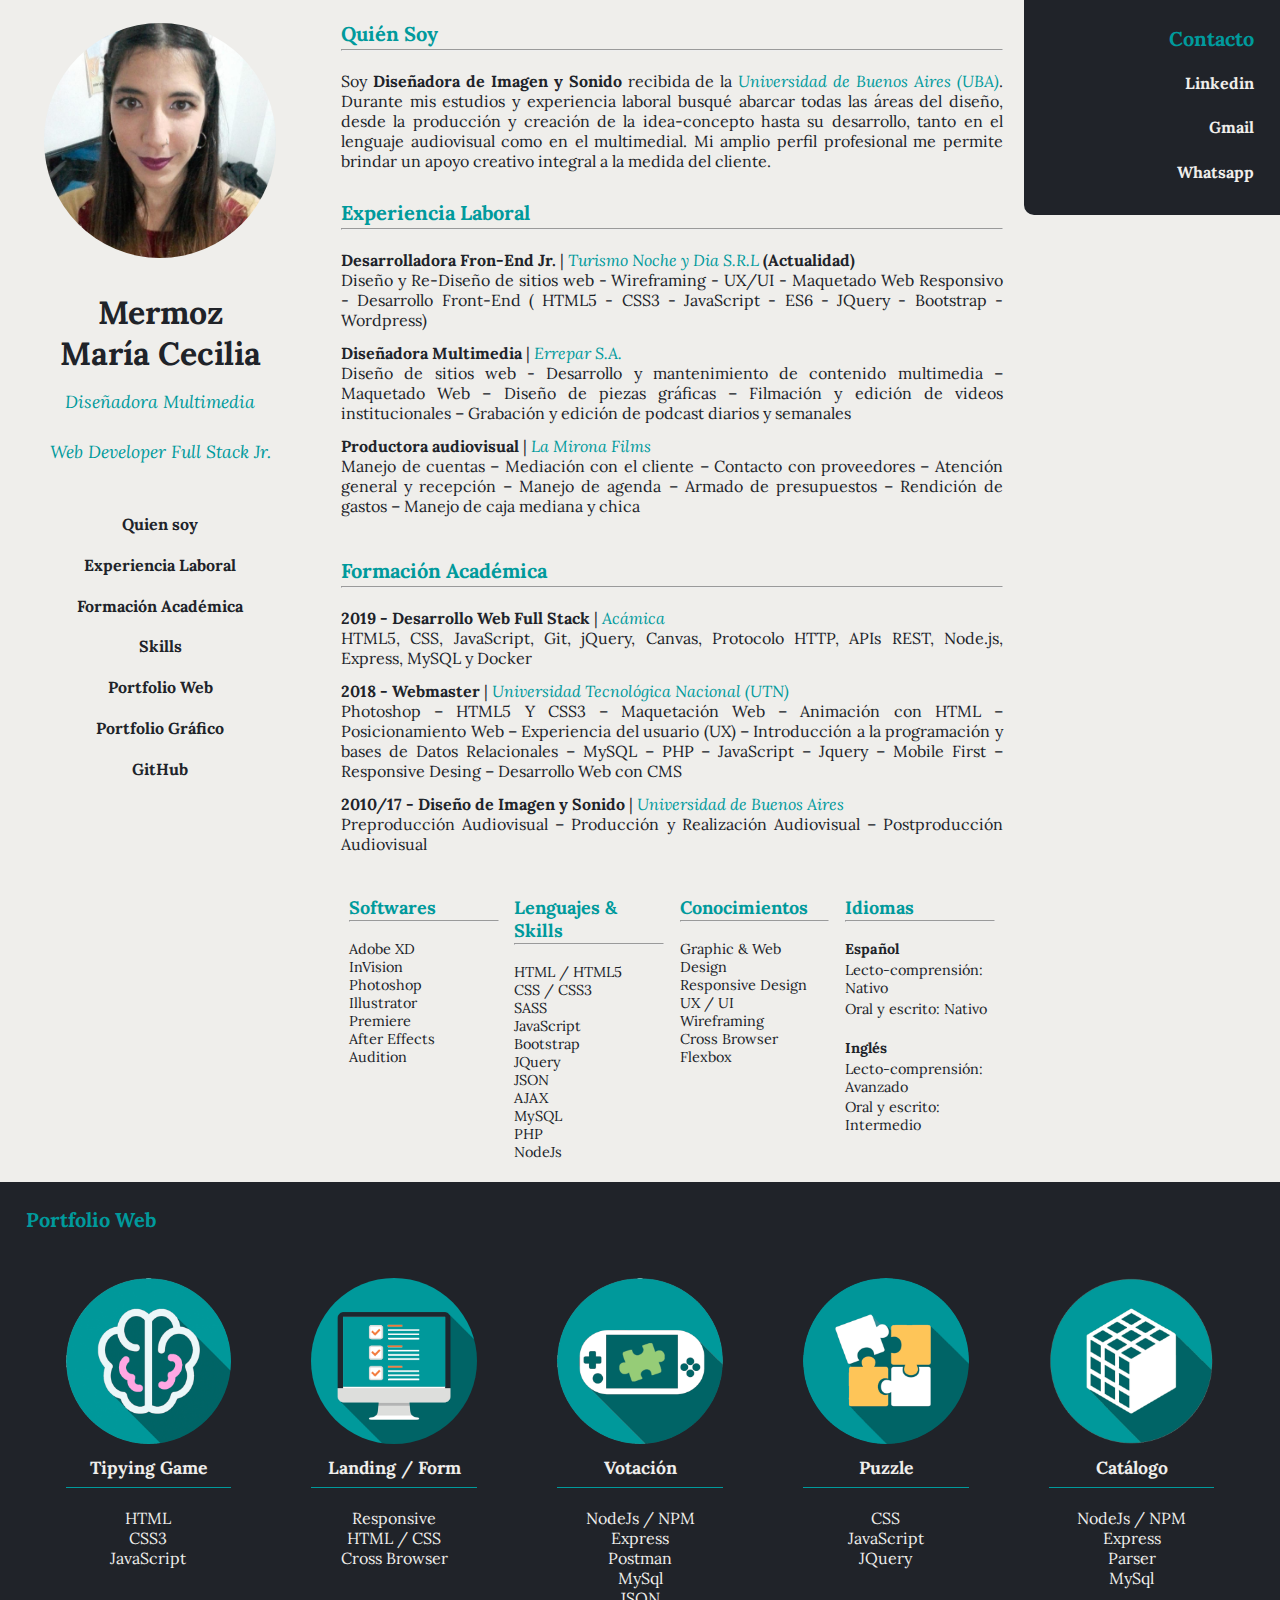
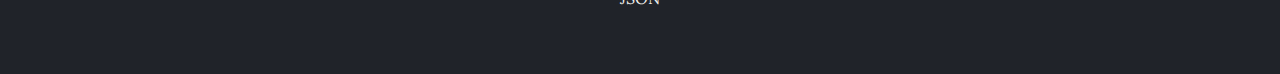
==== commit 9dfb614b: "Update laboral experience" ====
--- a/index.html
+++ b/index.html
@@ -50,6 +50,10 @@
                 <div>
                     <ul>
                         <li>
+                            <h4>Desarrolladora Fron-End Jr. <span class="no-bold">|</span> <span class="titulo-sin">Turismo Noche y Dia S.R.L</span> (Actualidad)</h4>
+                            <p>Diseño y Re-Diseño de sitios web - Wireframing - UX/UI - Maquetado Web Responsivo - Desarrollo Front-End ( HTML5 - CSS3 - JavaScript - ES6 - JQuery - Bootstrap - Wordpress)</p>   
+                        </li>
+                        <li>
                             <h4>Diseñadora Multimedia <span class="no-bold">|</span> <span class="titulo-sin">Errepar S.A.</span></h4>
                             <p>Diseño de sitios web - Desarrollo y mantenimiento de contenido multimedia – Maquetado Web – 
                             Diseño de piezas gráficas – Filmación y edición de videos institucionales – 
--- a/index.css
+++ b/index.css
@@ -206,21 +206,103 @@
 
 /* ------ MEDIAQUERIES ----- */
 
-@media (min-width: 400px) and (max-width: 850px) {
-
+@media (min-width: 500px) and (max-width: 850px) {
     .flex{
-        flex-direction: column;
+        flex-direction: row;
+        flex-wrap: wrap;
+        /* justify-content: start; */
     }
     /* MENU */
     #menu{
         display: none;
     }
     #nombre{
+        flex-basis: 50%;
+        align-self: stretch;
+        border-radius: 0;
+        background-color: darksalmon;
+    }
+    #nombre h3{
+        color: white;
+    }
+    aside div{
+        padding: 0;
+    }
+    aside img{
+        width: 35%;
+    }
+    .soy{
+        line-height: 0;
+        font-size: 1rem;
+    }
+    /* MAIN */
+    .card{
+        margin: 0;
+        margin-bottom: 2rem;
+
+    }
+    main{
+        width: 80%;
+        margin: auto;
+        margin: 2rem auto;
+    }
+    .card-flex{
+        flex-direction: row;
+        align-items: center;
+    }
+    .section-flex{
+        flex-basis: 45%;
+        align-self: baseline;
+        margin-bottom: 1.5rem;
+        margin: 0 auto 1.5rem auto;
+        text-align: center;
+    }
+    .mob{
+        display: block;
+    }
+    .contacto{
+        order: -1;
+        flex-basis: 50%;
+        border-radius: 0;
+        text-align: center;
+        flex-direction: column;
+        align-self: stretch;
+    }
+
+    .contacto a{
+        padding: 3% 0;
+        display: block;
+    }
+    /* FOOTER */
+    .portfolio .flex{
+        flex-direction: row;
+        flex-wrap: wrap;
+        justify-content: center;
+    }
+    .portfolio-child{
+        flex-basis: 40%;
+    }
+    footer{
+        padding: 1rem;
+    }
+}
+
+
+@media (max-width: 500px) {
+    .flex{
+        flex-direction: column;
+    }
+    /* MENU */
+    #menu{
+        display: none;
+    }
+    #nombre{
         width: 80%;
         align-self: center;
     }
     aside img{
-        width: 80%;
+        width: 70%;
+        padding-top: 4%;
     }
     /* MAIN */
     .card{
@@ -255,70 +337,12 @@
     }
     /* FOOTER */
     .portfolio .flex{
-        flex-direction: row;
-        flex-wrap: wrap;
-        justify-content: center;
-    }
-    .portfolio-child{
-        padding: 2.5rem;
-        width: 50%;
+        flex-direction: column;
     }
     footer{
         padding: 1rem;
     }
-}
-@media (max-width: 400px) {
-
-    .flex{
-        flex-direction: column;
-    }
-    /* MENU */
-    #menu{
-        display: none;
-    }
-    #nombre{
-        width: 80%;
-        align-self: center;
-    }
-    aside img{
-        width: 80%;
-    }
-    /* MAIN */
-    .card{
-        margin: 0;
-        margin-bottom: 2rem;
-
-    }
-    main{
-        width: 80%;
-        margin: auto;
-        margin-bottom: 2rem;
-    }
-    .card-flex{
-        align-items: center;
-    }
-    .section-flex{
-        width: 100%;
-        margin-bottom: 1.5rem;
-        text-align: center;
-    }
-    .mob{
-        display: block;
-    }
-    .contacto{
-        order: -1;
-        width: 100%;
-        border-radius: 0;
-        text-align: center;
-    }
-    .contacto a{
-        padding: 3% 0;
-    }
-    /* FOOTER */
-    .portfolio .flex{
-        flex-direction: column;
-    }
-    footer{
-        padding: 1rem;
-    }
-}
+    .portfolio-child{
+        padding: 2.5rem 20%;
+    }
+}